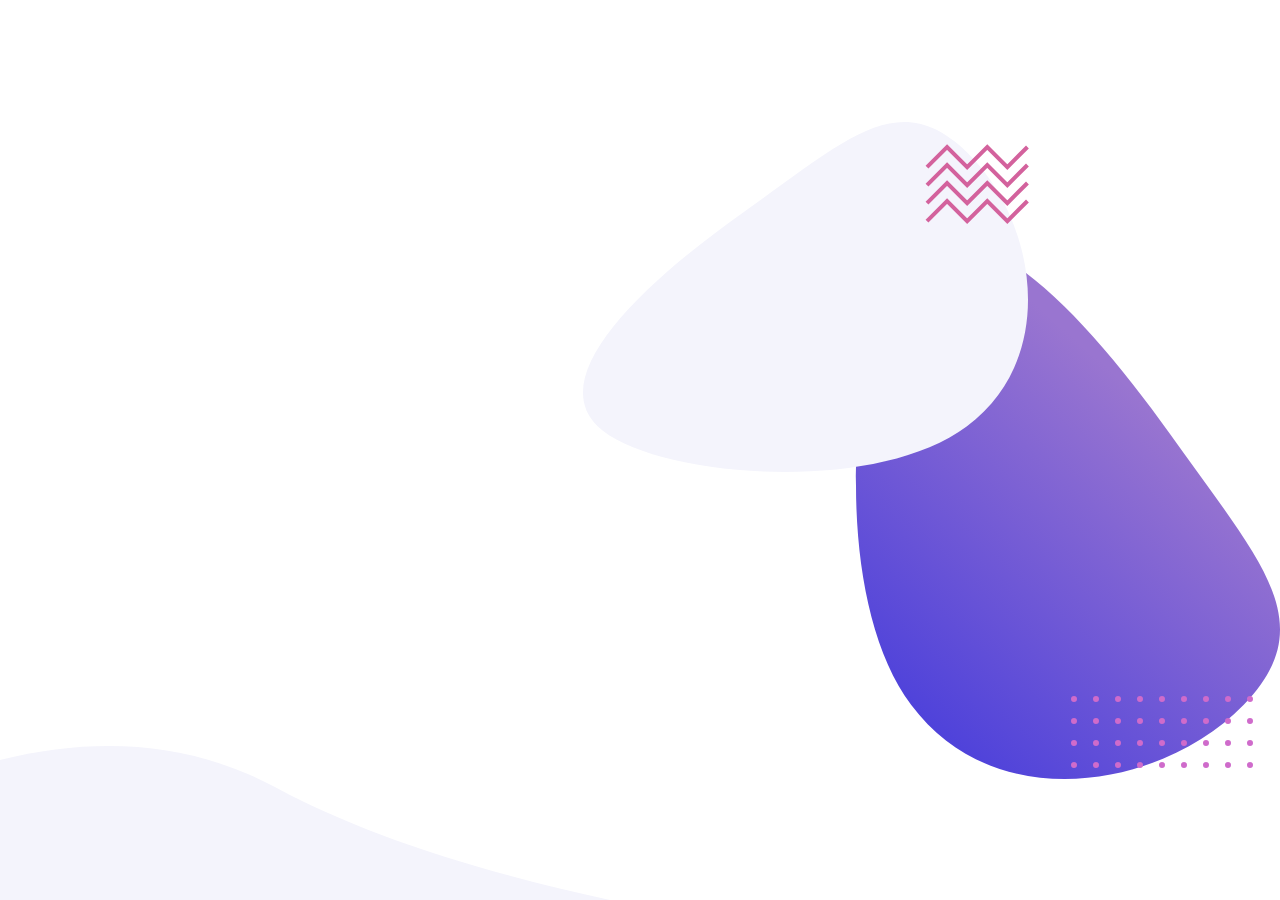
==== bootcamp-testimonials/index.html @ 62a143ab "build: Insert base bg images of the slider" ====
<!DOCTYPE html>
<html lang="en">
  <head>
    <meta charset="UTF-8" />
    <meta name="viewport" content="width=device-width, initial-scale=1.0" />
    <title>Responsie Bootcamp Testimonials Slider</title>
    <link rel="stylesheet" href="assets/styles.css" />
  </head>
  <body>
    <div class="slider full-height">
      <div class="slide"></div>
    </div>
  </body>
</html>
---- bootcamp-testimonials/assets/styles.css ----
*{-webkit-box-sizing:border-box;box-sizing:border-box}body,html{padding:0;margin:0}.slider{background-image:url("images/pattern-curve.svg");background-repeat:no-repeat;background-position:bottom left;width:100%}.slider.full-height{height:100vh}.slider .slide{background-image:url("images/pattern-bg.svg");background-repeat:no-repeat;background-position:right;width:100%;height:100%}

/*# sourceMappingURL=styles.css.map */
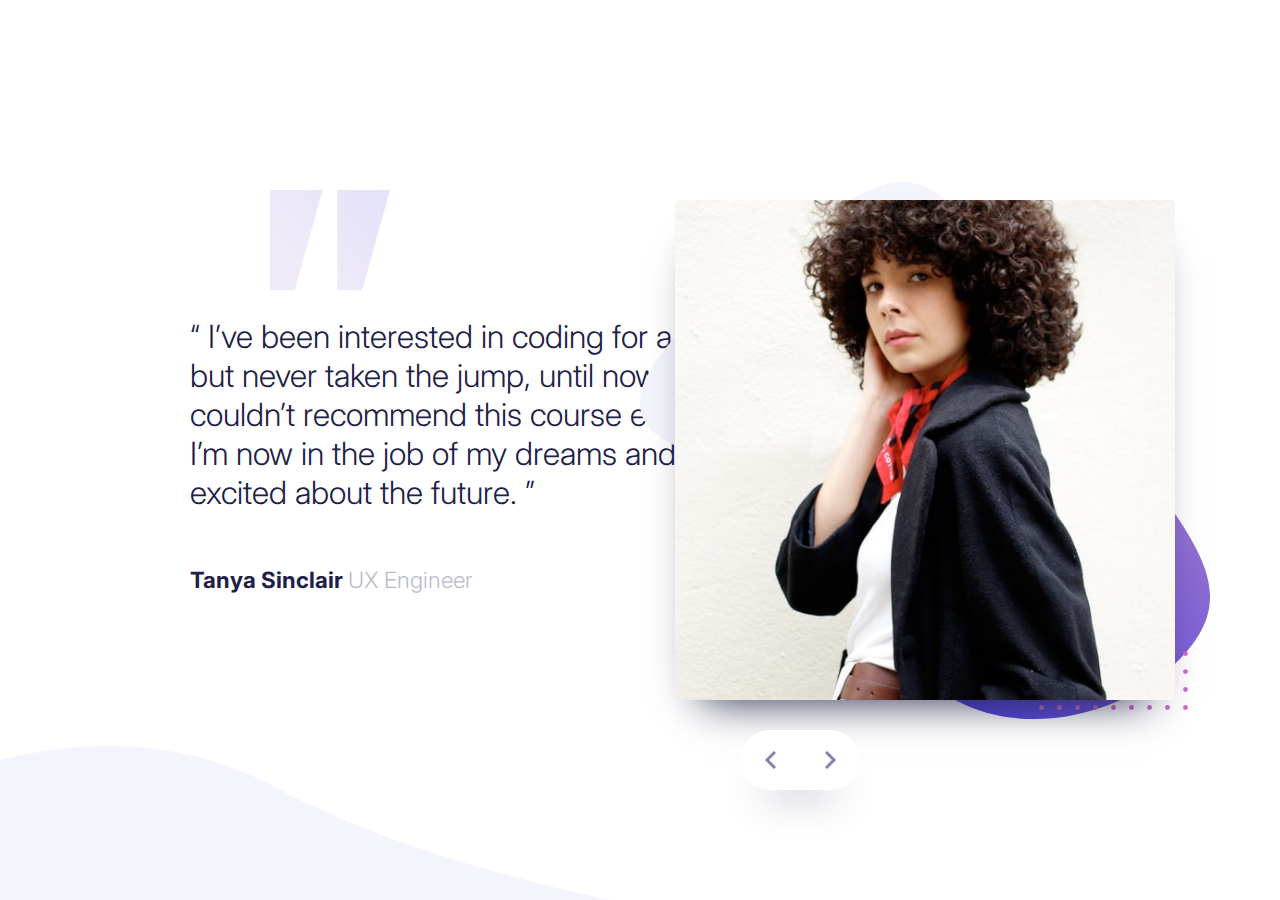
==== commit aacc2d0a: "build: Complete base layout and components of the slider" ====
--- a/bootcamp-testimonials/index.html
+++ b/bootcamp-testimonials/index.html
@@ -3,12 +3,34 @@
   <head>
     <meta charset="UTF-8" />
     <meta name="viewport" content="width=device-width, initial-scale=1.0" />
-    <title>Responsie Bootcamp Testimonials Slider</title>
+    <title>Responsive Bootcamp Testimonials Slider</title>
+    <link
+      href="https://fonts.googleapis.com/css2?family=Inter:wght@100;300;500;700&display=swap"
+      rel="stylesheet"
+    />
     <link rel="stylesheet" href="assets/styles.css" />
   </head>
   <body>
     <div class="slider full-height">
-      <div class="slide"></div>
+      <div class="slide">
+        <div class="slide-text">
+          <p class="slide-text-description">
+            “ I’ve been interested in coding for a while but never taken the
+            jump, until now. I couldn’t recommend this course enough. I’m now in
+            the job of my dreams and so excited about the future. ”
+          </p>
+          <p class="slide-text-name">
+            Tanya Sinclair <span class="muted-text">UX Engineer</span>
+          </p>
+        </div>
+        <div class="slide-image">
+          <img src="assets/images/image-tanya.jpg" />
+          <div class="slider-controls">
+            <span class="slider-control prev-button"></span>
+            <span class="slider-control next-button"></span>
+          </div>
+        </div>
+      </div>
     </div>
   </body>
 </html>
--- a/bootcamp-testimonials/assets/styles.css
+++ b/bootcamp-testimonials/assets/styles.css
@@ -1,3 +1,3 @@
-*{-webkit-box-sizing:border-box;box-sizing:border-box}body,html{padding:0;margin:0}.slider{background-image:url("images/pattern-curve.svg");background-repeat:no-repeat;background-position:bottom left;width:100%}.slider.full-height{height:100vh}.slider .slide{background-image:url("images/pattern-bg.svg");background-repeat:no-repeat;background-position:right;width:100%;height:100%}
+*{-webkit-box-sizing:border-box;box-sizing:border-box;font-family:"Inter", sans-serif}body,html{padding:0;margin:0}.slider{background-image:url("images/pattern-curve.svg");background-repeat:no-repeat;background-position:bottom left;padding:70px;width:100%}.slider.full-height{height:100vh}.slider .slide{height:100%;display:-webkit-box;display:-ms-flexbox;display:flex}.slider .slide>*{width:50%}.slider .slide .slide-text{font-size:32px;display:-webkit-box;display:-ms-flexbox;display:flex;-webkit-box-orient:vertical;-webkit-box-direction:normal;-ms-flex-direction:column;flex-direction:column;-webkit-box-pack:center;-ms-flex-pack:center;justify-content:center;position:relative;left:120px;background-image:url("images/pattern-quotes.svg");background-repeat:no-repeat;background-position:80px 120px}.slider .slide .slide-text *{color:#202046;font-weight:300}.slider .slide .slide-text .slide-text-name{font-size:1.4rem;font-weight:bold}.slider .slide .slide-text .slide-text-name .muted-text{color:#babacf}.slider .slide .slide-image{background-image:url("images/pattern-bg.svg");background-repeat:no-repeat;background-position:right;display:-webkit-box;display:-ms-flexbox;display:flex;background-size:contain;position:relative;-webkit-box-pack:center;-ms-flex-pack:center;justify-content:center;-webkit-box-align:center;-ms-flex-align:center;align-items:center}.slider .slide .slide-image img{max-width:500px;width:100%;border-radius:5px;-webkit-box-shadow:0px 27px 42px -27px #202046;box-shadow:0px 27px 42px -27px #202046}.slider .slider-controls{display:-webkit-box;display:-ms-flexbox;display:flex;-webkit-box-pack:justify;-ms-flex-pack:justify;justify-content:space-between;-webkit-box-align:center;-ms-flex-align:center;align-items:center;max-width:120px;height:60px;background-color:#fff;border-radius:30px;overflow:hidden;-webkit-box-shadow:0px 27px 42px -27px #202046;box-shadow:0px 27px 42px -27px #202046;position:absolute;bottom:40px;left:100px}.slider .slider-controls .slider-control{width:20px;height:20px;padding:20px 30px}.slider .slider-controls .prev-button{background-image:url("images/icon-prev.svg");background-repeat:no-repeat;background-position:center}.slider .slider-controls .next-button{background-image:url("images/icon-next.svg");background-repeat:no-repeat;background-position:center}
 
 /*# sourceMappingURL=styles.css.map */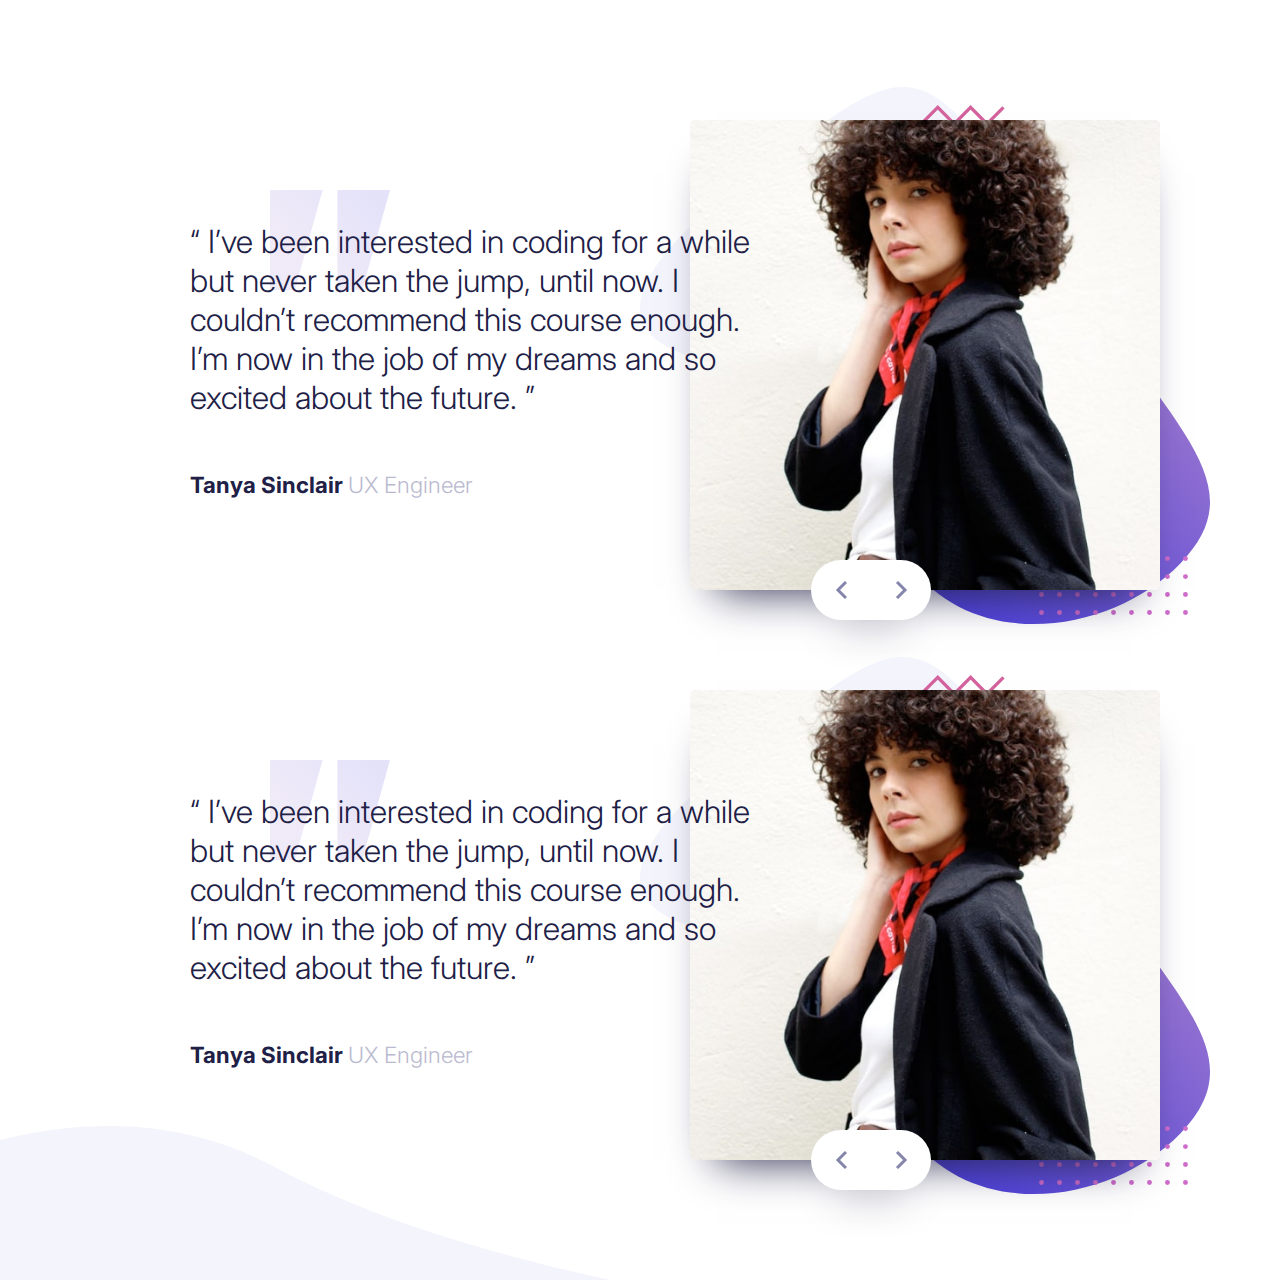
==== commit bc849056: "build: Complete base responsive media queries" ====
--- a/bootcamp-testimonials/index.html
+++ b/bootcamp-testimonials/index.html
@@ -12,7 +12,26 @@
   </head>
   <body>
     <div class="slider full-height">
-      <div class="slide">
+      <div class="slide slide-active">
+        <div class="slide-text">
+          <p class="slide-text-description">
+            “ I’ve been interested in coding for a while but never taken the
+            jump, until now. I couldn’t recommend this course enough. I’m now in
+            the job of my dreams and so excited about the future. ”
+          </p>
+          <p class="slide-text-name">
+            Tanya Sinclair <span class="muted-text">UX Engineer</span>
+          </p>
+        </div>
+        <div class="slide-image">
+          <img src="assets/images/image-tanya.jpg" />
+          <div class="slider-controls">
+            <span class="slider-control prev-button"></span>
+            <span class="slider-control next-button"></span>
+          </div>
+        </div>
+      </div>
+      <div class="slide active">
         <div class="slide-text">
           <p class="slide-text-description">
             “ I’ve been interested in coding for a while but never taken the
@@ -32,5 +51,6 @@
         </div>
       </div>
     </div>
+    <script src="assets/script.js"></script>
   </body>
 </html>
--- a/bootcamp-testimonials/assets/styles.css
+++ b/bootcamp-testimonials/assets/styles.css
@@ -1,3 +1,149 @@
-*{-webkit-box-sizing:border-box;box-sizing:border-box;font-family:"Inter", sans-serif}body,html{padding:0;margin:0}.slider{background-image:url("images/pattern-curve.svg");background-repeat:no-repeat;background-position:bottom left;padding:70px;width:100%}.slider.full-height{height:100vh}.slider .slide{height:100%;display:-webkit-box;display:-ms-flexbox;display:flex}.slider .slide>*{width:50%}.slider .slide .slide-text{font-size:32px;display:-webkit-box;display:-ms-flexbox;display:flex;-webkit-box-orient:vertical;-webkit-box-direction:normal;-ms-flex-direction:column;flex-direction:column;-webkit-box-pack:center;-ms-flex-pack:center;justify-content:center;position:relative;left:120px;background-image:url("images/pattern-quotes.svg");background-repeat:no-repeat;background-position:80px 120px}.slider .slide .slide-text *{color:#202046;font-weight:300}.slider .slide .slide-text .slide-text-name{font-size:1.4rem;font-weight:bold}.slider .slide .slide-text .slide-text-name .muted-text{color:#babacf}.slider .slide .slide-image{background-image:url("images/pattern-bg.svg");background-repeat:no-repeat;background-position:right;display:-webkit-box;display:-ms-flexbox;display:flex;background-size:contain;position:relative;-webkit-box-pack:center;-ms-flex-pack:center;justify-content:center;-webkit-box-align:center;-ms-flex-align:center;align-items:center}.slider .slide .slide-image img{max-width:500px;width:100%;border-radius:5px;-webkit-box-shadow:0px 27px 42px -27px #202046;box-shadow:0px 27px 42px -27px #202046}.slider .slider-controls{display:-webkit-box;display:-ms-flexbox;display:flex;-webkit-box-pack:justify;-ms-flex-pack:justify;justify-content:space-between;-webkit-box-align:center;-ms-flex-align:center;align-items:center;max-width:120px;height:60px;background-color:#fff;border-radius:30px;overflow:hidden;-webkit-box-shadow:0px 27px 42px -27px #202046;box-shadow:0px 27px 42px -27px #202046;position:absolute;bottom:40px;left:100px}.slider .slider-controls .slider-control{width:20px;height:20px;padding:20px 30px}.slider .slider-controls .prev-button{background-image:url("images/icon-prev.svg");background-repeat:no-repeat;background-position:center}.slider .slider-controls .next-button{background-image:url("images/icon-next.svg");background-repeat:no-repeat;background-position:center}
+* {
+  -webkit-box-sizing: border-box;
+          box-sizing: border-box;
+  font-family: "Inter", sans-serif;
+  -webkit-transition: 200ms;
+  transition: 200ms; }
+
+body,
+html {
+  padding: 0;
+  margin: 0; }
+
+.slider {
+  background-image: url("images/pattern-curve.svg");
+  background-repeat: no-repeat;
+  background-position: bottom left;
+  padding: 70px;
+  width: 100%;
+  overflow: hidden; }
+  .slider.full-height {
+    min-height: 100vh; }
+  .slider .slide {
+    height: 100%;
+    display: -webkit-box;
+    display: -ms-flexbox;
+    display: flex; }
+    .slider .slide > * {
+      width: 50%; }
+    .slider .slide .slide-text {
+      font-size: 32px;
+      display: -webkit-box;
+      display: -ms-flexbox;
+      display: flex;
+      -webkit-box-orient: vertical;
+      -webkit-box-direction: normal;
+          -ms-flex-direction: column;
+              flex-direction: column;
+      -webkit-box-pack: center;
+          -ms-flex-pack: center;
+              justify-content: center;
+      position: relative;
+      z-index: 2;
+      left: 120px;
+      background-image: url("images/pattern-quotes.svg");
+      background-repeat: no-repeat;
+      background-position: 80px 120px; }
+      .slider .slide .slide-text * {
+        color: #202046;
+        font-weight: 300; }
+      .slider .slide .slide-text .slide-text-name {
+        font-size: 1.4rem;
+        font-weight: bold; }
+        .slider .slide .slide-text .slide-text-name .muted-text {
+          color: #babacf; }
+        @media (max-width: 700px) {
+          .slider .slide .slide-text .slide-text-name {
+            font-size: 1.1rem; }
+            .slider .slide .slide-text .slide-text-name .muted-text {
+              display: block; } }
+      @media (max-width: 700px) {
+        .slider .slide .slide-text {
+          font-size: 1.1rem;
+          position: static;
+          padding: 30px;
+          text-align: center;
+          background-position: 50% 20px;
+          background-size: 15%; } }
+    .slider .slide .slide-image {
+      background-image: url("images/pattern-bg.svg");
+      background-repeat: no-repeat;
+      background-position: right;
+      display: -webkit-box;
+      display: -ms-flexbox;
+      display: flex;
+      background-size: contain;
+      position: relative;
+      z-index: 1;
+      -webkit-box-pack: center;
+          -ms-flex-pack: center;
+              justify-content: center;
+      -webkit-box-align: center;
+          -ms-flex-align: center;
+              align-items: center;
+      padding: 50px; }
+      .slider .slide .slide-image img {
+        max-width: 500px;
+        width: 100%;
+        border-radius: 5px;
+        -webkit-box-shadow: 0px 27px 42px -27px #202046;
+                box-shadow: 0px 27px 42px -27px #202046; }
+      @media (max-width: 700px) {
+        .slider .slide .slide-image {
+          padding: 40px; } }
+      .slider .slide .slide-image .slide-active {
+        display: none; }
+    @media (max-width: 700px) {
+      .slider .slide {
+        -webkit-box-orient: vertical;
+        -webkit-box-direction: reverse;
+            -ms-flex-direction: column-reverse;
+                flex-direction: column-reverse; }
+        .slider .slide > * {
+          width: 100%; } }
+  .slider .slider-controls {
+    display: -webkit-box;
+    display: -ms-flexbox;
+    display: flex;
+    -webkit-box-pack: justify;
+        -ms-flex-pack: justify;
+            justify-content: space-between;
+    -webkit-box-align: center;
+        -ms-flex-align: center;
+            align-items: center;
+    max-width: 120px;
+    height: 60px;
+    background-color: white;
+    border-radius: 30px;
+    overflow: hidden;
+    -webkit-box-shadow: 0px 27px 42px -27px #202046;
+            box-shadow: 0px 27px 42px -27px #202046;
+    position: absolute;
+    bottom: 20px;
+    left: 30%; }
+    .slider .slider-controls .slider-control {
+      width: 20px;
+      padding: 20px 30px;
+      height: 100%; }
+      .slider .slider-controls .slider-control:hover {
+        background-color: #babacf; }
+    .slider .slider-controls .prev-button {
+      background-image: url("images/icon-prev.svg");
+      background-repeat: no-repeat;
+      background-position: center; }
+    .slider .slider-controls .next-button {
+      background-image: url("images/icon-next.svg");
+      background-repeat: no-repeat;
+      background-position: center; }
+    @media (max-width: 700px) {
+      .slider .slider-controls {
+        left: auto;
+        bottom: 10px;
+        -webkit-transform: scale(0.7);
+                transform: scale(0.7); } }
+  @media (max-width: 700px) {
+    .slider {
+      padding: 0px;
+      background-size: contain; } }
 
 /*# sourceMappingURL=styles.css.map */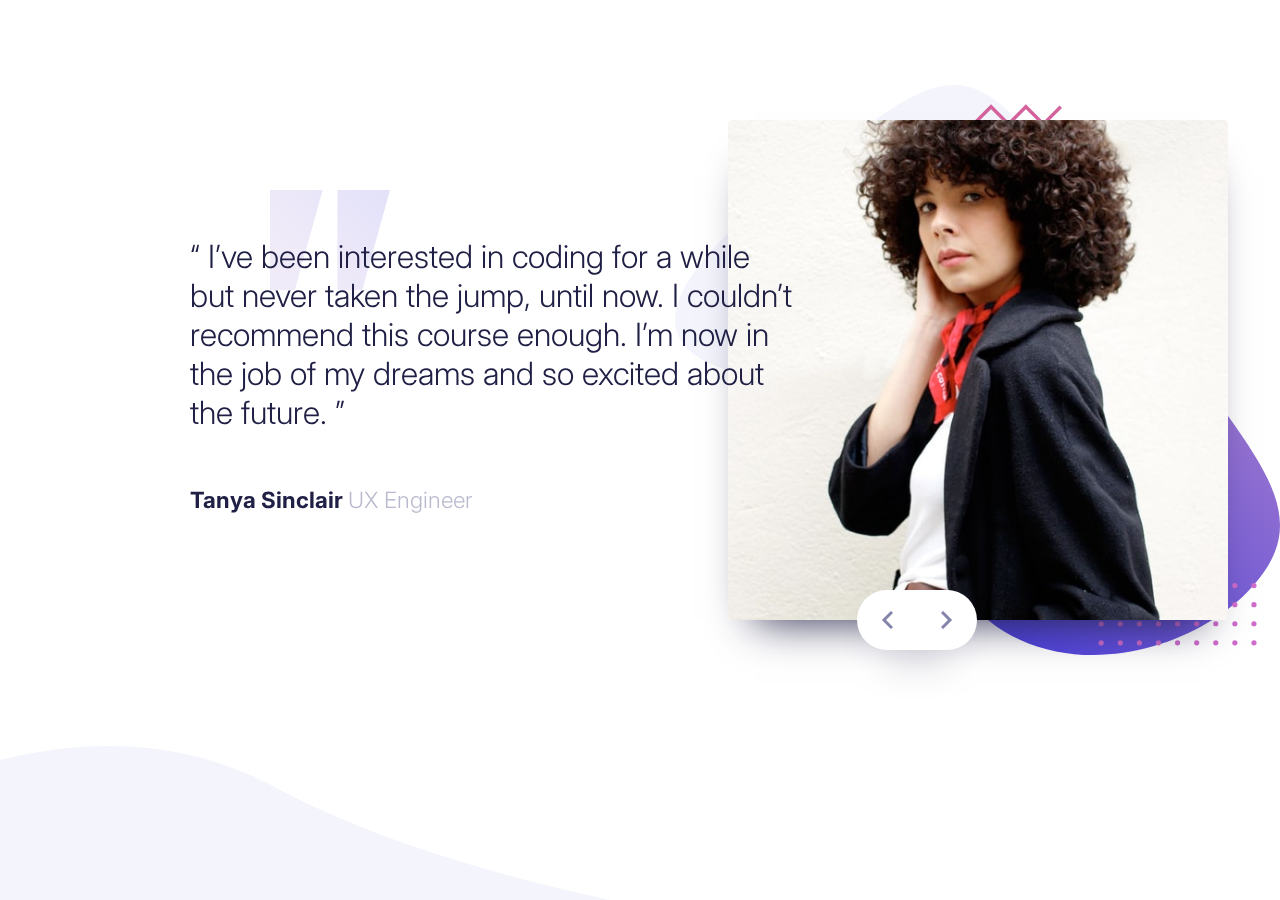
==== commit 591ac500: "build: complete basic fade transition" ====
--- a/bootcamp-testimonials/index.html
+++ b/bootcamp-testimonials/index.html
@@ -12,7 +12,7 @@
   </head>
   <body>
     <div class="slider full-height">
-      <div class="slide slide-active">
+      <div class="slide">
         <div class="slide-text">
           <p class="slide-text-description">
             “ I’ve been interested in coding for a while but never taken the
@@ -31,19 +31,21 @@
           </div>
         </div>
       </div>
-      <div class="slide active">
+      <div class="slide">
         <div class="slide-text">
           <p class="slide-text-description">
-            “ I’ve been interested in coding for a while but never taken the
-            jump, until now. I couldn’t recommend this course enough. I’m now in
-            the job of my dreams and so excited about the future. ”
+            “ If you want to lay the best foundation possible I’d recommend
+            taking this course. The depth the instructors go into is incredible.
+            I now feel so confident about starting up as a professional
+            developer. ”
           </p>
           <p class="slide-text-name">
-            Tanya Sinclair <span class="muted-text">UX Engineer</span>
+            John Tarkpor
+            <span class="muted-text">Junior Front-end Developer</span>
           </p>
         </div>
         <div class="slide-image">
-          <img src="assets/images/image-tanya.jpg" />
+          <img src="assets/images/image-john.jpg" />
           <div class="slider-controls">
             <span class="slider-control prev-button"></span>
             <span class="slider-control next-button"></span>
--- a/bootcamp-testimonials/assets/styles.css
+++ b/bootcamp-testimonials/assets/styles.css
@@ -2,8 +2,8 @@
   -webkit-box-sizing: border-box;
           box-sizing: border-box;
   font-family: "Inter", sans-serif;
-  -webkit-transition: 200ms;
-  transition: 200ms; }
+  -webkit-transition: 300ms;
+  transition: 300ms; }
 
 body,
 html {
@@ -20,10 +20,11 @@
   .slider.full-height {
     min-height: 100vh; }
   .slider .slide {
-    height: 100%;
+    position: absolute;
     display: -webkit-box;
     display: -ms-flexbox;
-    display: flex; }
+    display: flex;
+    opacity: 0; }
     .slider .slide > * {
       width: 50%; }
     .slider .slide .slide-text {
@@ -91,8 +92,6 @@
       @media (max-width: 700px) {
         .slider .slide .slide-image {
           padding: 40px; } }
-      .slider .slide .slide-image .slide-active {
-        display: none; }
     @media (max-width: 700px) {
       .slider .slide {
         -webkit-box-orient: vertical;
@@ -101,6 +100,8 @@
                 flex-direction: column-reverse; }
         .slider .slide > * {
           width: 100%; } }
+    .slider .slide.slide-active {
+      opacity: 1; }
   .slider .slider-controls {
     display: -webkit-box;
     display: -ms-flexbox;
@@ -146,4 +147,35 @@
       padding: 0px;
       background-size: contain; } }
 
+.slide-in {
+  -webkit-animation: slideInAnimation 300ms linear;
+          animation: slideInAnimation 300ms linear; }
+
+.slide-out {
+  -webkit-animation: slideOutAnimation 300ms linear;
+          animation: slideOutAnimation 300ms linear;
+  pointer-events: none; }
+
+@-webkit-keyframes slideInAnimation {
+  from {
+    opacity: 0; }
+  to {
+    opacity: 1; } }
+
+@keyframes slideInAnimation {
+  from {
+    opacity: 0; }
+  to {
+    opacity: 1; } }
+@-webkit-keyframes slideOutAnimation {
+  from {
+    opacity: 1; }
+  to {
+    opacity: 0; } }
+@keyframes slideOutAnimation {
+  from {
+    opacity: 1; }
+  to {
+    opacity: 0; } }
+
 /*# sourceMappingURL=styles.css.map */